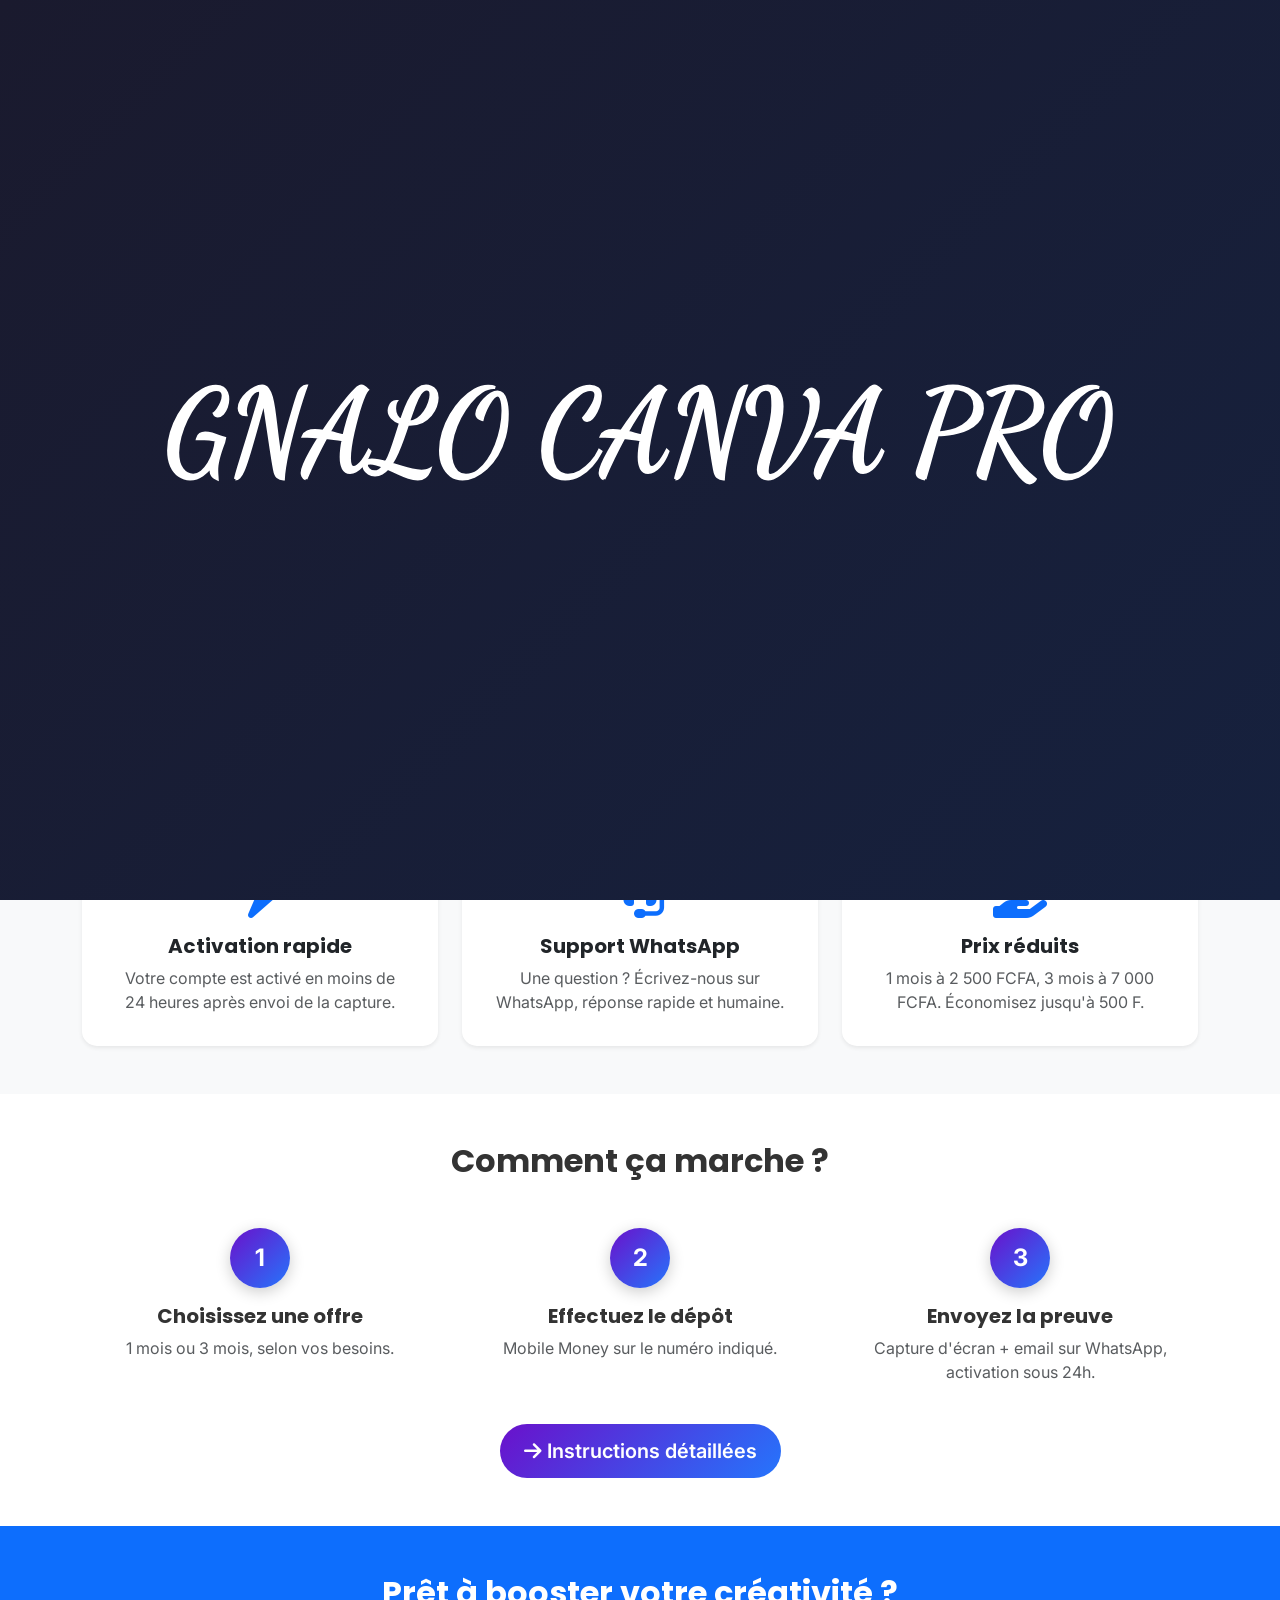
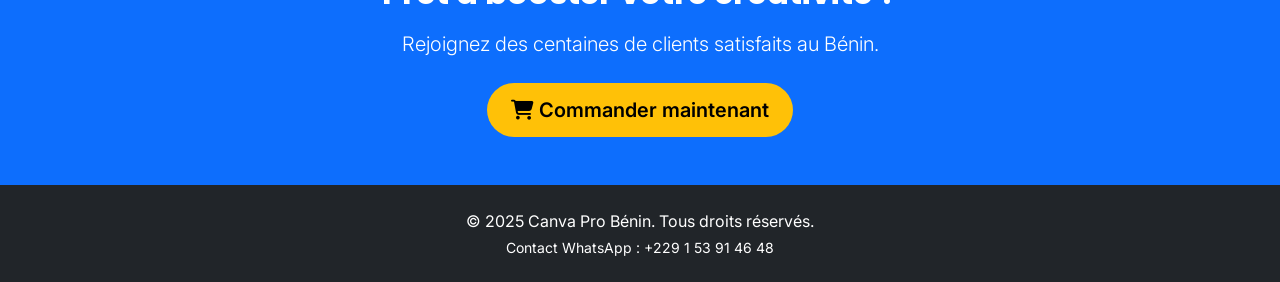
==== index.html @ 3d706fd1 "Update index.html" ====
<!DOCTYPE html>
<html lang="fr">
<head>
    <meta charset="UTF-8">
    <meta name="viewport" content="width=device-width, initial-scale=1.0">
    <title>Canva Pro Bénin - Abonnement pas cher et activation rapide</title>
    <meta name="description" content="Abonnez-vous à Canva Pro pour 1 mois ou 3 mois à prix réduit. Paiement Mobile Money, activation rapide, support WhatsApp.">

    <!-- Favicon -->
    <link rel="icon" href="assets/favicon/favicon.ico" type="image/x-icon">
    <link rel="icon" type="image/png" sizes="32x32" href="assets/favicon/favicon-32x32.png">
    <link rel="icon" type="image/png" sizes="16x16" href="assets/favicon/favicon-16x16.png">
    <link rel="apple-touch-icon" href="assets/favicon/apple-touch-icon.png">

    <!-- Bootstrap 5 CSS -->
    <link href="https://cdn.jsdelivr.net/npm/bootstrap@5.3.3/dist/css/bootstrap.min.css" rel="stylesheet">
    <!-- Font Awesome 6 -->
    <link rel="stylesheet" href="https://cdnjs.cloudflare.com/ajax/libs/font-awesome/6.5.2/css/all.min.css">
    <!-- Google Fonts : Poppins, Inter, Dancing Script -->
    <link rel="preconnect" href="https://fonts.googleapis.com">
    <link rel="preconnect" href="https://fonts.gstatic.com" crossorigin>
    <link href="https://fonts.googleapis.com/css2?family=Poppins:wght@600;700;800&family=Inter:wght@400;500;600&family=Dancing+Script:wght@700&display=swap" rel="stylesheet">
    <!-- AOS Animation -->
    <link href="https://unpkg.com/aos@2.3.1/dist/aos.css" rel="stylesheet">
    <!-- Custom CSS -->
    <link rel="stylesheet" href="assets/css/style.css">
</head>
<body>

    <!-- Overlay d'introduction avec animation de dessin -->
    <div id="intro-overlay">
        <svg id="intro-svg" viewBox="0 0 800 200" width="90%" height="auto" preserveAspectRatio="xMidYMid meet">
            <text x="50%" y="50%" text-anchor="middle" dominant-baseline="middle" class="intro-text">
                <!-- Les lettres seront injectées ici par JavaScript -->
            </text>
        </svg>
    </div>

    <!-- Navigation -->
    <nav class="navbar navbar-expand-lg navbar-dark fixed-top" id="mainNav">
        <div class="container">
            <a class="navbar-brand fw-bold" href="index.html">
                <img src="assets/favicon/favicon-32x32.png" alt="Logo Canva Pro Bénin" width="30" height="30" class="d-inline-block align-text-top me-2">
                Canva Pro Bénin
            </a>
            <button class="navbar-toggler" type="button" data-bs-toggle="collapse" data-bs-target="#navbarNav" aria-controls="navbarNav" aria-expanded="false" aria-label="Toggle navigation">
                <span class="navbar-toggler-icon"></span>
            </button>
            <div class="collapse navbar-collapse" id="navbarNav">
                <ul class="navbar-nav ms-auto align-items-lg-center">
                    <li class="nav-item"><a class="nav-link active" href="index.html">Accueil</a></li>
                    <li class="nav-item"><a class="nav-link" href="tarifs.html">Tarifs</a></li>
                    <li class="nav-item"><a class="nav-link" href="instructions.html">Instructions</a></li>
                    <li class="nav-item ms-lg-3 mt-2 mt-lg-0">
                        <a class="btn btn-warning btn-sm px-3 py-2" href="https://wa.me/229153914648?text=Bonjour%2C%20je%20souhaite%20m%27abonner%20%C3%A0%20Canva%20Pro." target="_blank">
                            <i class="fab fa-whatsapp"></i> Commander
                        </a>
                    </li>
                </ul>
            </div>
        </div>
    </nav>

    <!-- Hero Section avec vidéo en fond -->
    <header class="hero d-flex align-items-center text-center text-white">
        <video class="hero-video" autoplay muted loop playsinline preload="metadata" poster="assets/img/hero-bg.jpg">
            <source src="assets/video/hero-bg.mp4" type="video/mp4">
            Votre navigateur ne supporte pas la vidéo.
        </video>
        <div class="hero-overlay"></div>
        <div class="container position-relative" style="z-index: 2;">
            <h1 class="display-3 fw-bold mb-3" data-aos="fade-up">Canva Pro à prix imbattable</h1>
            <p class="lead mb-4" data-aos="fade-up" data-aos-delay="100">Activation rapide, support WhatsApp dédié, paiement Mobile Money sécurisé.</p>
            <div data-aos="fade-up" data-aos-delay="200" class="d-flex flex-column flex-sm-row justify-content-center gap-2">
                <a href="tarifs.html" class="btn btn-warning btn-lg">
                    <i class="fas fa-tag"></i> Voir les offres
                </a>
                <a href="instructions.html" class="btn btn-outline-light btn-lg">
                    <i class="fas fa-info-circle"></i> Comment ça marche
                </a>
            </div>
        </div>
    </header>

    <!-- Avantages -->
    <section class="py-5 bg-light">
        <div class="container">
            <div class="row g-4 justify-content-center">
                <div class="col-md-6 col-lg-4" data-aos="zoom-in">
                    <div class="card h-100 border-0 shadow-sm text-center p-3">
                        <div class="card-body">
                            <i class="fas fa-bolt fa-3x text-primary mb-3"></i>
                            <h3 class="h5 fw-bold">Activation rapide</h3>
                            <p class="text-muted mb-0">Votre compte est activé en moins de 24 heures après envoi de la capture.</p>
                        </div>
                    </div>
                </div>
                <div class="col-md-6 col-lg-4" data-aos="zoom-in" data-aos-delay="100">
                    <div class="card h-100 border-0 shadow-sm text-center p-3">
                        <div class="card-body">
                            <i class="fas fa-headset fa-3x text-primary mb-3"></i>
                            <h3 class="h5 fw-bold">Support WhatsApp</h3>
                            <p class="text-muted mb-0">Une question ? Écrivez-nous sur WhatsApp, réponse rapide et humaine.</p>
                        </div>
                    </div>
                </div>
                <div class="col-md-6 col-lg-4" data-aos="zoom-in" data-aos-delay="200">
                    <div class="card h-100 border-0 shadow-sm text-center p-3">
                        <div class="card-body">
                            <i class="fas fa-hand-holding-usd fa-3x text-primary mb-3"></i>
                            <h3 class="h5 fw-bold">Prix réduits</h3>
                            <p class="text-muted mb-0">1 mois à 2 500 FCFA, 3 mois à 7 000 FCFA. Économisez jusqu'à 500 F.</p>
                        </div>
                    </div>
                </div>
            </div>
        </div>
    </section>

    <!-- Comment ça marche (aperçu) -->
    <section class="py-5">
        <div class="container">
            <h2 class="text-center fw-bold mb-5" data-aos="fade-up">Comment ça marche ?</h2>
            <div class="row g-4 justify-content-center">
                <div class="col-md-6 col-lg-4 text-center" data-aos="fade-right">
                    <div class="step-circle mx-auto mb-3">1</div>
                    <h3 class="h5 fw-bold">Choisissez une offre</h3>
                    <p class="text-muted">1 mois ou 3 mois, selon vos besoins.</p>
                </div>
                <div class="col-md-6 col-lg-4 text-center" data-aos="fade-up" data-aos-delay="100">
                    <div class="step-circle mx-auto mb-3">2</div>
                    <h3 class="h5 fw-bold">Effectuez le dépôt</h3>
                    <p class="text-muted">Mobile Money sur le numéro indiqué.</p>
                </div>
                <div class="col-md-6 col-lg-4 text-center" data-aos="fade-left" data-aos-delay="200">
                    <div class="step-circle mx-auto mb-3">3</div>
                    <h3 class="h5 fw-bold">Envoyez la preuve</h3>
                    <p class="text-muted">Capture d'écran + email sur WhatsApp, activation sous 24h.</p>
                </div>
            </div>
            <div class="text-center mt-4" data-aos="fade-up">
                <a href="instructions.html" class="btn btn-primary btn-lg">
                    <i class="fas fa-arrow-right"></i> Instructions détaillées
                </a>
            </div>
        </div>
    </section>

    <!-- Appel à l'action final -->
    <section class="py-5 bg-primary text-white text-center">
        <div class="container">
            <h2 class="fw-bold mb-3" data-aos="fade-up">Prêt à booster votre créativité ?</h2>
            <p class="lead mb-4" data-aos="fade-up" data-aos-delay="100">Rejoignez des centaines de clients satisfaits au Bénin.</p>
            <a href="tarifs.html" class="btn btn-warning btn-lg" data-aos="fade-up" data-aos-delay="200">
                <i class="fas fa-shopping-cart"></i> Commander maintenant
            </a>
        </div>
    </section>

    <!-- Footer -->
    <footer class="bg-dark text-white py-4">
        <div class="container text-center">
            <p class="mb-1">&copy; 2025 Canva Pro Bénin. Tous droits réservés.</p>
            <p class="mb-0 small">Contact WhatsApp : +229 1 53 91 46 48</p>
        </div>
    </footer>

    <!-- Scripts -->
    <script src="https://cdn.jsdelivr.net/npm/bootstrap@5.3.3/dist/js/bootstrap.bundle.min.js"></script>
    <script src="https://unpkg.com/aos@2.3.1/dist/aos.js"></script>
    <script src="assets/js/main.js"></script>
</body>
</html>
---- assets/css/style.css ----
/* ========== Variables globales ========== */
:root {
    --primary: #6a11cb;
    --secondary: #2575fc;
    --accent: #ffc107;
    --dark: #1a1a2e;
    --gradient: linear-gradient(135deg, #6a11cb 0%, #2575fc 100%);
    --font-heading: 'Poppins', sans-serif;
    --font-body: 'Inter', sans-serif;
}

body {
    font-family: var(--font-body);
    color: #333;
    padding-top: 70px;
    overflow: hidden; /* Empêche le scroll pendant l'intro */
    transition: overflow 0.5s ease;
}

h1, h2, h3, h4, h5, h6 {
    font-family: var(--font-heading);
}

/* ========== Overlay d'introduction ========== */
#intro-overlay {
    position: fixed;
    inset: 0;
    background: linear-gradient(135deg, #1a1a2e 0%, #16213e 100%);
    z-index: 9999;
    display: flex;
    align-items: center;
    justify-content: center;
    transition: opacity 0.8s ease, visibility 0.8s ease;
}

#intro-overlay.hidden {
    opacity: 0;
    visibility: hidden;
    pointer-events: none;
}

#intro-svg {
    max-width: 90%;
}

.intro-text {
    font-family: 'Dancing Script', cursive;
    font-size: 80px;
    fill: none;
    stroke: #ffffff;
    stroke-width: 2;
}

/* Chaque tspan (lettre) aura sa propre animation avec délai */
.intro-text tspan {
    stroke-dasharray: 1000;
    stroke-dashoffset: 1000;
}

/* Animation de tracé pour chaque lettre */
@keyframes drawLetter {
    to {
        stroke-dashoffset: 0;
        fill: #ffffff;
    }
}

/* Classe appliquée dynamiquement aux tspans pour lancer l'animation */
.animate-letter {
    animation: drawLetter 1.2s ease forwards;
}

/* ========== Navbar ========== */
#mainNav {
    background: rgba(26, 26, 46, 0.95);
    backdrop-filter: blur(10px);
    transition: background 0.3s ease;
}

#mainNav .navbar-brand,
#mainNav .nav-link {
    color: #fff !important;
}

#mainNav .nav-link.active {
    color: var(--accent) !important;
    font-weight: 600;
}

#mainNav .btn-warning {
    background: var(--accent);
    border: none;
    font-weight: 600;
}

/* ========== Hero avec vidéo ========== */
.hero {
    position: relative;
    min-height: 80vh;
    overflow: hidden;
    background: url('../img/hero-bg.jpg') no-repeat center center/cover;
}

.hero-video {
    position: absolute;
    top: 50%;
    left: 50%;
    min-width: 100%;
    min-height: 100%;
    width: auto;
    height: auto;
    transform: translate(-50%, -50%);
    object-fit: cover;
    z-index: 1;
}

.hero-overlay {
    position: absolute;
    top: 0;
    left: 0;
    width: 100%;
    height: 100%;
    background: rgba(0,0,0,0.5);
    z-index: 2;
}

.hero .container {
    position: relative;
    z-index: 3;
}

/* ========== Step circles ========== */
.step-circle {
    width: 60px;
    height: 60px;
    border-radius: 50%;
    background: var(--gradient);
    color: #fff;
    font-weight: bold;
    font-size: 1.5rem;
    display: flex;
    align-items: center;
    justify-content: center;
    box-shadow: 0 4px 15px rgba(0,0,0,0.2);
}

/* ========== Cards ========== */
.card {
    transition: transform 0.3s ease, box-shadow 0.3s ease;
    border-radius: 15px;
}

.card:hover {
    transform: translateY(-5px);
    box-shadow: 0 10px 30px rgba(0,0,0,0.15) !important;
}

.card-header.bg-primary {
    background: var(--gradient) !important;
}

/* ========== Boutons ========== */
.btn-primary {
    background: var(--gradient);
    border: none;
    font-weight: 600;
    padding: 0.75rem 1.5rem;
    border-radius: 50px;
    transition: all 0.3s;
}

.btn-primary:hover {
    opacity: 0.9;
    transform: scale(1.02);
}

.btn-warning {
    background: var(--accent);
    border: none;
    font-weight: 600;
    padding: 0.75rem 1.5rem;
    border-radius: 50px;
    color: #000;
}

.btn-warning:hover {
    background: #ffca2c;
    color: #000;
    transform: scale(1.02);
}

.btn-outline-light {
    border-radius: 50px;
    font-weight: 600;
}

.btn-success {
    background: #25d366;
    border: none;
    font-weight: 600;
    padding: 0.75rem 1.5rem;
    border-radius: 50px;
}

/* ========== Listes ========== */
.list-group-numbered .list-group-item {
    border: none;
    margin-bottom: 10px;
    border-radius: 10px !important;
    background: #f8f9fa;
    transition: background 0.3s;
}

.list-group-numbered .list-group-item:hover {
    background: #e9ecef;
}

/* ========== Responsive ========== */
@media (max-width: 768px) {
    .hero {
        min-height: 70vh;
    }
    .display-3 {
        font-size: 2.5rem;
    }
    .step-circle {
        width: 50px;
        height: 50px;
        font-size: 1.2rem;
    }
    .intro-text {
        font-size: 40px;
    }
}
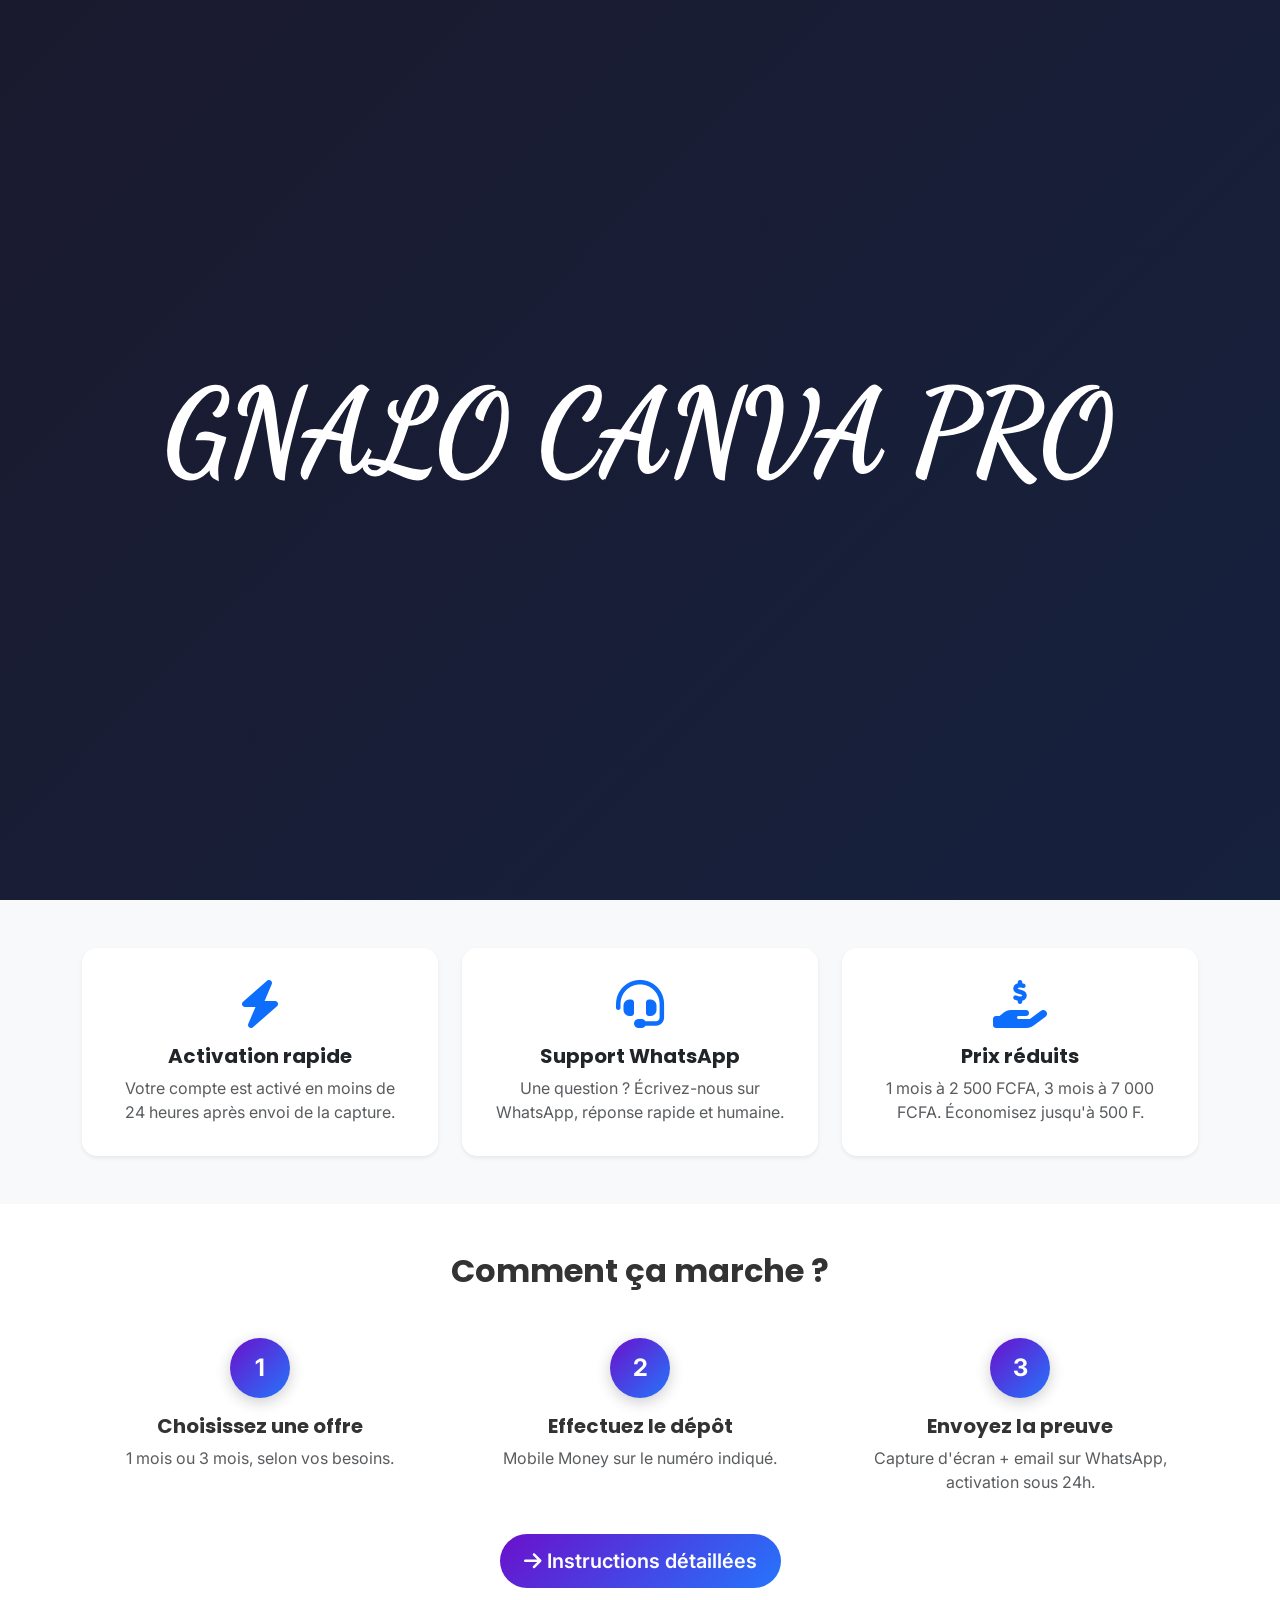
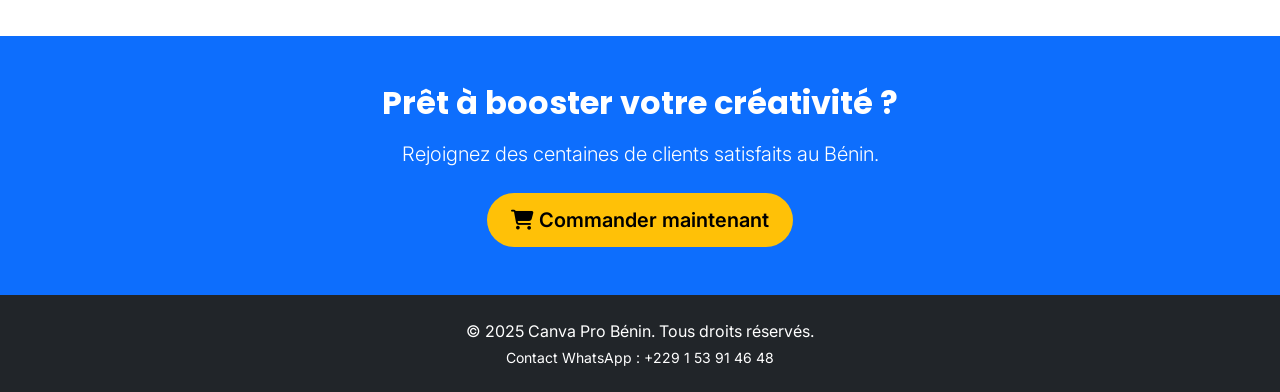
==== commit 0eddda0e: "Update index.html" ====
--- a/index.html
+++ b/index.html
@@ -4,7 +4,7 @@
     <meta charset="UTF-8">
     <meta name="viewport" content="width=device-width, initial-scale=1.0">
     <title>Canva Pro Bénin - Abonnement pas cher et activation rapide</title>
-    <meta name="description" content="Abonnez-vous à Canva Pro pour 1 mois ou 3 mois à prix réduit. Paiement Mobile Money, activation rapide, support WhatsApp.">
+    <meta name="description" content="Abonnez-vous à Canva Pro pour 1 mois ou 3 mois à prix réduit. Paiement Mobile Money sur le 01 53 91 46 48, activation rapide, support WhatsApp.">
 
     <!-- Favicon -->
     <link rel="icon" href="assets/favicon/favicon.ico" type="image/x-icon">
@@ -27,18 +27,18 @@
 </head>
 <body>
 
-    <!-- Overlay d'introduction avec animation de dessin -->
+    <!-- Overlay d'introduction -->
     <div id="intro-overlay">
         <svg id="intro-svg" viewBox="0 0 800 200" width="90%" height="auto" preserveAspectRatio="xMidYMid meet">
             <text x="50%" y="50%" text-anchor="middle" dominant-baseline="middle" class="intro-text">
-                <!-- Les lettres seront injectées ici par JavaScript -->
+                <!-- Lettres injectées par JS -->
             </text>
         </svg>
     </div>
 
-    <!-- Navigation -->
+    <!-- Navigation (hauteur fixe 70px) -->
     <nav class="navbar navbar-expand-lg navbar-dark fixed-top" id="mainNav">
-        <div class="container">
+        <div class="container h-100">
             <a class="navbar-brand fw-bold" href="index.html">
                 <img src="assets/favicon/favicon-32x32.png" alt="Logo Canva Pro Bénin" width="30" height="30" class="d-inline-block align-text-top me-2">
                 Canva Pro Bénin
--- a/assets/css/style.css
+++ b/assets/css/style.css
@@ -7,13 +7,14 @@
     --gradient: linear-gradient(135deg, #6a11cb 0%, #2575fc 100%);
     --font-heading: 'Poppins', sans-serif;
     --font-body: 'Inter', sans-serif;
+    --nav-height: 70px; /* hauteur fixe de la navbar */
 }
 
 body {
     font-family: var(--font-body);
     color: #333;
-    padding-top: 70px;
-    overflow: hidden; /* Empêche le scroll pendant l'intro */
+    padding-top: var(--nav-height); /* padding fixe */
+    overflow: hidden;
     transition: overflow 0.5s ease;
 }
 
@@ -40,7 +41,8 @@
 }
 
 #intro-svg {
-    max-width: 90%;
+    max-width: 95%;
+    height: auto;
 }
 
 .intro-text {
@@ -51,13 +53,11 @@
     stroke-width: 2;
 }
 
-/* Chaque tspan (lettre) aura sa propre animation avec délai */
 .intro-text tspan {
     stroke-dasharray: 1000;
     stroke-dashoffset: 1000;
 }
 
-/* Animation de tracé pour chaque lettre */
 @keyframes drawLetter {
     to {
         stroke-dashoffset: 0;
@@ -65,16 +65,25 @@
     }
 }
 
-/* Classe appliquée dynamiquement aux tspans pour lancer l'animation */
 .animate-letter {
     animation: drawLetter 1.2s ease forwards;
 }
 
-/* ========== Navbar ========== */
+/* ========== Navbar (hauteur fixe) ========== */
 #mainNav {
     background: rgba(26, 26, 46, 0.95);
     backdrop-filter: blur(10px);
+    height: var(--nav-height);
+    display: flex;
+    align-items: center;
     transition: background 0.3s ease;
+}
+
+#mainNav .container {
+    height: 100%;
+    display: flex;
+    align-items: center;
+    justify-content: space-between;
 }
 
 #mainNav .navbar-brand,
@@ -93,10 +102,51 @@
     font-weight: 600;
 }
 
-/* ========== Hero avec vidéo ========== */
+/* ========== Menu mobile en overlay plein écran ========== */
+@media (max-width: 991.98px) {
+    .navbar-collapse {
+        position: fixed;
+        top: var(--nav-height);
+        left: 0;
+        width: 100%;
+        height: calc(100vh - var(--nav-height));
+        background: rgba(26, 26, 46, 0.98);
+        padding: 1rem;
+        overflow-y: auto;
+        z-index: 1000;
+        transition: transform 0.3s ease;
+        transform: translateX(-100%);
+    }
+
+    .navbar-collapse.show {
+        transform: translateX(0);
+    }
+
+    .navbar-nav {
+        flex-direction: column;
+        align-items: flex-start;
+        gap: 1rem;
+    }
+
+    .navbar-nav .nav-item {
+        width: 100%;
+    }
+
+    .navbar-nav .nav-link {
+        font-size: 1.2rem;
+        padding: 0.5rem 0;
+    }
+
+    .navbar-nav .btn {
+        width: 100%;
+        text-align: center;
+    }
+}
+
+/* ========== Hero (hauteur = 100vh - navbar) ========== */
 .hero {
     position: relative;
-    min-height: 80vh;
+    min-height: calc(100vh - var(--nav-height));
     overflow: hidden;
     background: url('../img/hero-bg.jpg') no-repeat center center/cover;
 }
@@ -142,6 +192,7 @@
     align-items: center;
     justify-content: center;
     box-shadow: 0 4px 15px rgba(0,0,0,0.2);
+    flex-shrink: 0;
 }
 
 /* ========== Cards ========== */
@@ -215,13 +266,13 @@
     background: #e9ecef;
 }
 
-/* ========== Responsive ========== */
+/* ========== Responsive (ajustements complémentaires) ========== */
 @media (max-width: 768px) {
-    .hero {
-        min-height: 70vh;
-    }
     .display-3 {
-        font-size: 2.5rem;
+        font-size: 2.2rem;
+    }
+    .lead {
+        font-size: 1rem;
     }
     .step-circle {
         width: 50px;
@@ -231,4 +282,27 @@
     .intro-text {
         font-size: 40px;
     }
+    .hero .btn-lg {
+        width: 100%;
+        margin-bottom: 10px;
+    }
+    .hero .d-flex.flex-column.flex-sm-row {
+        gap: 10px;
+    }
+    .card-body {
+        padding: 1.25rem;
+    }
+}
+
+@media (max-width: 480px) {
+    .intro-text {
+        font-size: 30px;
+    }
+    .display-3 {
+        font-size: 1.8rem;
+    }
+    .btn-lg {
+        font-size: 1rem;
+        padding: 0.6rem 1rem;
+    }
 }
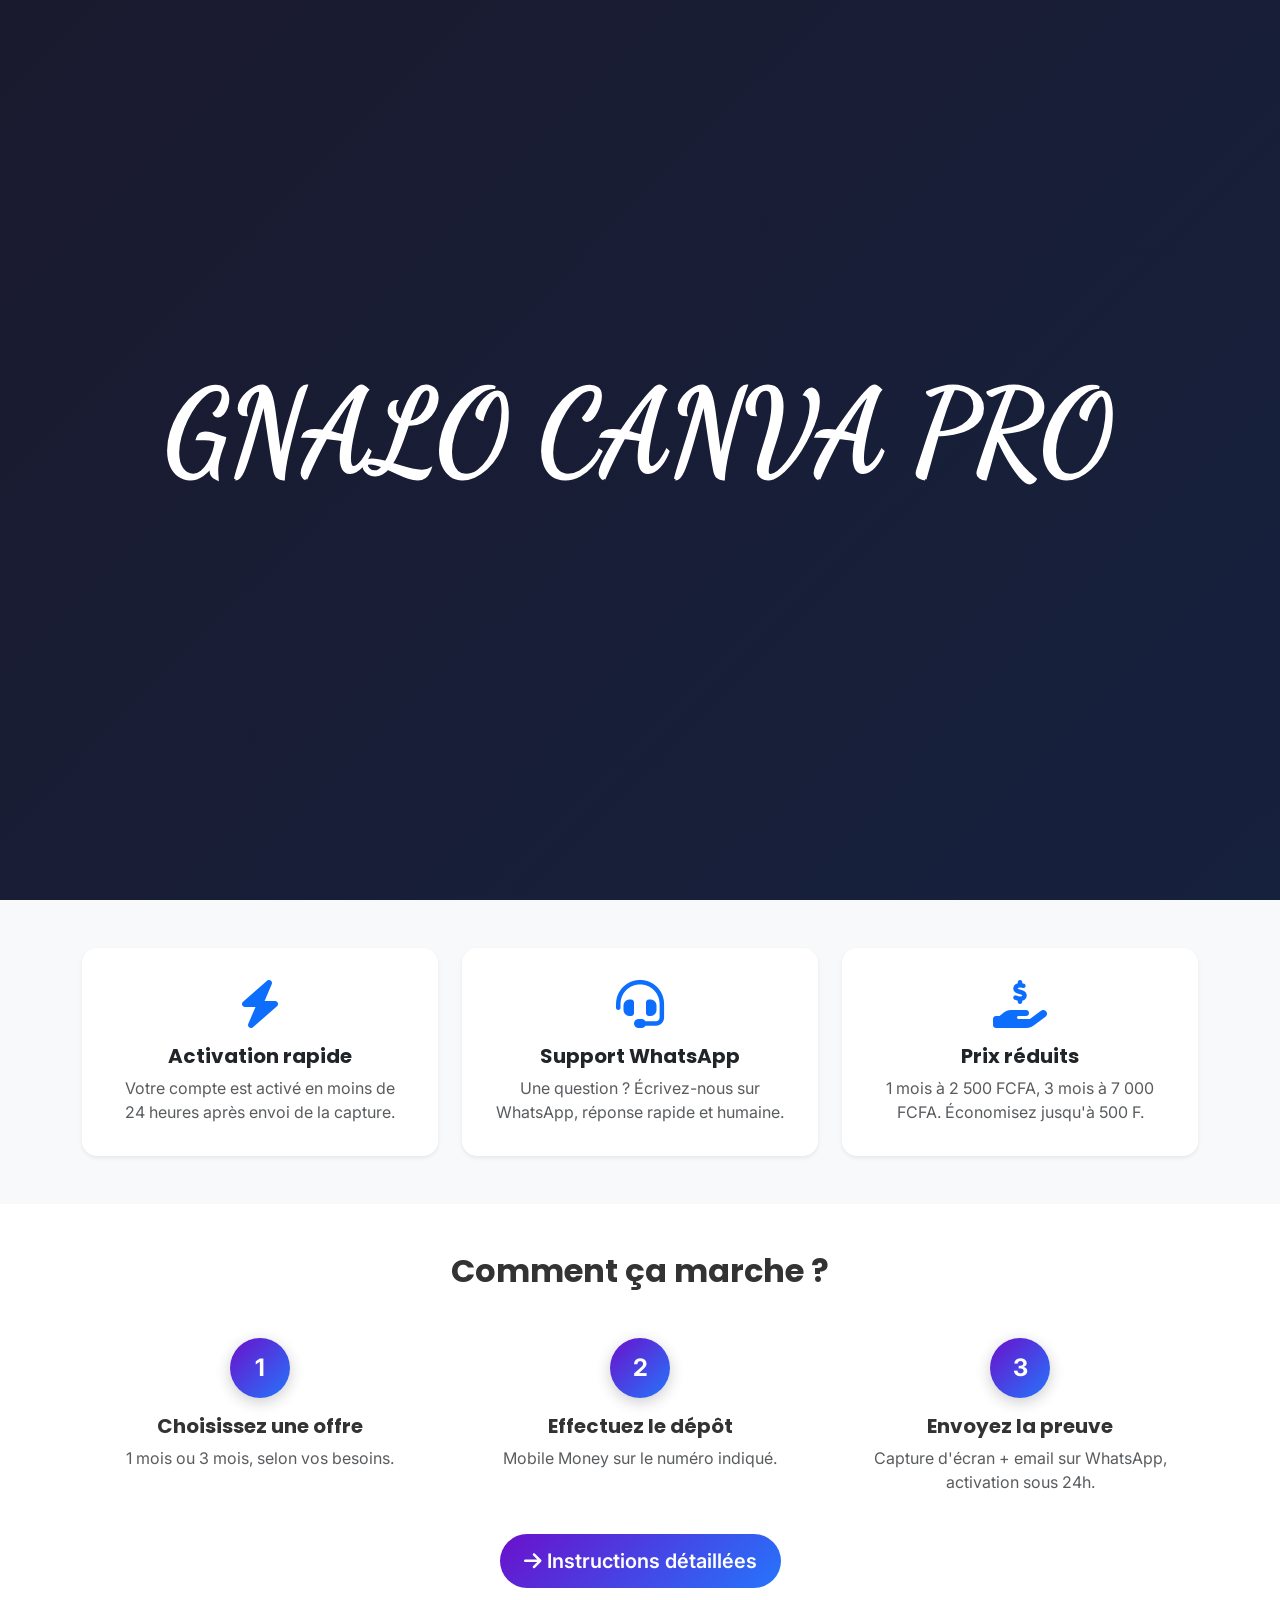
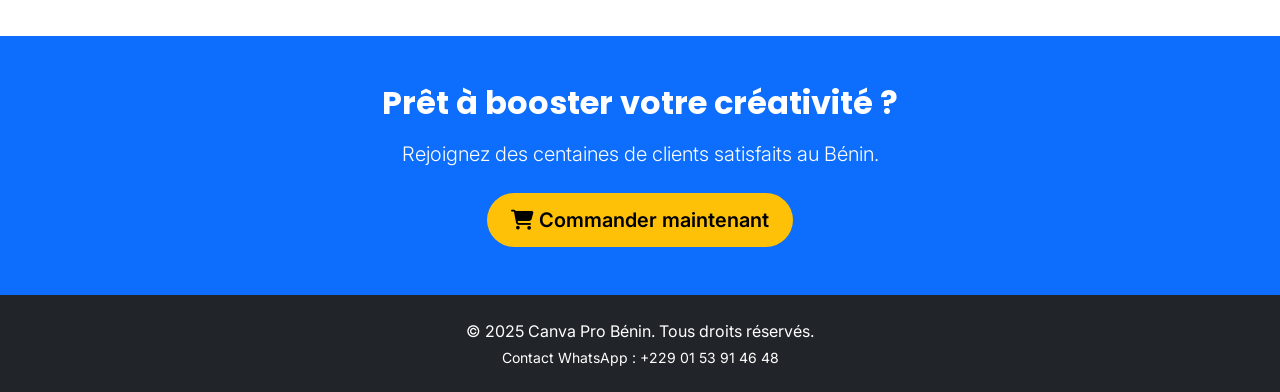
==== commit 51d1ad12: "Update index.html" ====
--- a/index.html
+++ b/index.html
@@ -52,7 +52,7 @@
                     <li class="nav-item"><a class="nav-link" href="tarifs.html">Tarifs</a></li>
                     <li class="nav-item"><a class="nav-link" href="instructions.html">Instructions</a></li>
                     <li class="nav-item ms-lg-3 mt-2 mt-lg-0">
-                        <a class="btn btn-warning btn-sm px-3 py-2" href="https://wa.me/229153914648?text=Bonjour%2C%20je%20souhaite%20m%27abonner%20%C3%A0%20Canva%20Pro." target="_blank">
+                        <a class="btn btn-warning btn-sm px-3 py-2 w-100 w-lg-auto" href="https://wa.me/229153914648?text=Bonjour%2C%20je%20souhaite%20m%27abonner%20%C3%A0%20Canva%20Pro." target="_blank">
                             <i class="fab fa-whatsapp"></i> Commander
                         </a>
                     </li>
@@ -63,13 +63,15 @@
 
     <!-- Hero Section avec vidéo en fond -->
     <header class="hero d-flex align-items-center text-center text-white">
-        <video class="hero-video" autoplay muted loop playsinline preload="metadata" poster="assets/img/hero-bg.jpg">
-            <source src="assets/video/hero-bg.mp4" type="video/mp4">
-            Votre navigateur ne supporte pas la vidéo.
-        </video>
-        <div class="hero-overlay"></div>
+        <div class="hero-media">
+            <video class="hero-video" autoplay muted loop playsinline preload="metadata" poster="assets/img/hero-bg.jpg">
+                <source src="assets/video/hero-bg.mp4" type="video/mp4">
+                Votre navigateur ne supporte pas la vidéo.
+            </video>
+            <div class="hero-overlay"></div>
+        </div>
         <div class="container position-relative" style="z-index: 2;">
-            <h1 class="display-3 fw-bold mb-3" data-aos="fade-up">Canva Pro à prix imbattable</h1>
+            <h1 class="display-4 display-md-3 fw-bold mb-3" data-aos="fade-up">Canva Pro à prix imbattable</h1>
             <p class="lead mb-4" data-aos="fade-up" data-aos-delay="100">Activation rapide, support WhatsApp dédié, paiement Mobile Money sécurisé.</p>
             <div data-aos="fade-up" data-aos-delay="200" class="d-flex flex-column flex-sm-row justify-content-center gap-2">
                 <a href="tarifs.html" class="btn btn-warning btn-lg">
@@ -161,7 +163,7 @@
     <footer class="bg-dark text-white py-4">
         <div class="container text-center">
             <p class="mb-1">&copy; 2025 Canva Pro Bénin. Tous droits réservés.</p>
-            <p class="mb-0 small">Contact WhatsApp : +229 1 53 91 46 48</p>
+            <p class="mb-0 small">Contact WhatsApp : +229 01 53 91 46 48</p>
         </div>
     </footer>
 
--- a/assets/css/style.css
+++ b/assets/css/style.css
@@ -10,12 +10,18 @@
     --nav-height: 70px; /* hauteur fixe de la navbar */
 }
 
+*,
+*::before,
+*::after {
+    box-sizing: border-box;
+}
+
 body {
     font-family: var(--font-body);
     color: #333;
-    padding-top: var(--nav-height); /* padding fixe */
-    overflow: hidden;
-    transition: overflow 0.5s ease;
+    padding-top: var(--nav-height);
+    overflow-x: hidden; /* Empêche le débordement horizontal */
+    margin: 0;
 }
 
 h1, h2, h3, h4, h5, h6 {
@@ -77,6 +83,7 @@
     display: flex;
     align-items: center;
     transition: background 0.3s ease;
+    border-bottom: 1px solid rgba(255, 255, 255, 0.1);
 }
 
 #mainNav .container {
@@ -100,6 +107,12 @@
     background: var(--accent);
     border: none;
     font-weight: 600;
+    color: #000;
+}
+
+#mainNav .btn-warning:hover {
+    background: #ffca2c;
+    color: #000;
 }
 
 /* ========== Menu mobile en overlay plein écran ========== */
@@ -111,7 +124,7 @@
         width: 100%;
         height: calc(100vh - var(--nav-height));
         background: rgba(26, 26, 46, 0.98);
-        padding: 1rem;
+        padding: 2rem 1rem;
         overflow-y: auto;
         z-index: 1000;
         transition: transform 0.3s ease;
@@ -148,7 +161,18 @@
     position: relative;
     min-height: calc(100vh - var(--nav-height));
     overflow: hidden;
-    background: url('../img/hero-bg.jpg') no-repeat center center/cover;
+    display: flex;
+    align-items: center;
+    justify-content: center;
+}
+
+.hero-media {
+    position: absolute;
+    top: 0;
+    left: 0;
+    width: 100%;
+    height: 100%;
+    z-index: 1;
 }
 
 .hero-video {
@@ -161,7 +185,6 @@
     height: auto;
     transform: translate(-50%, -50%);
     object-fit: cover;
-    z-index: 1;
 }
 
 .hero-overlay {
@@ -266,10 +289,13 @@
     background: #e9ecef;
 }
 
-/* ========== Responsive (ajustements complémentaires) ========== */
+/* ========== Ajustements Responsive ========== */
 @media (max-width: 768px) {
     .display-3 {
         font-size: 2.2rem;
+    }
+    .display-4 {
+        font-size: 2rem;
     }
     .lead {
         font-size: 1rem;
@@ -301,6 +327,9 @@
     .display-3 {
         font-size: 1.8rem;
     }
+    .display-4 {
+        font-size: 1.6rem;
+    }
     .btn-lg {
         font-size: 1rem;
         padding: 0.6rem 1rem;
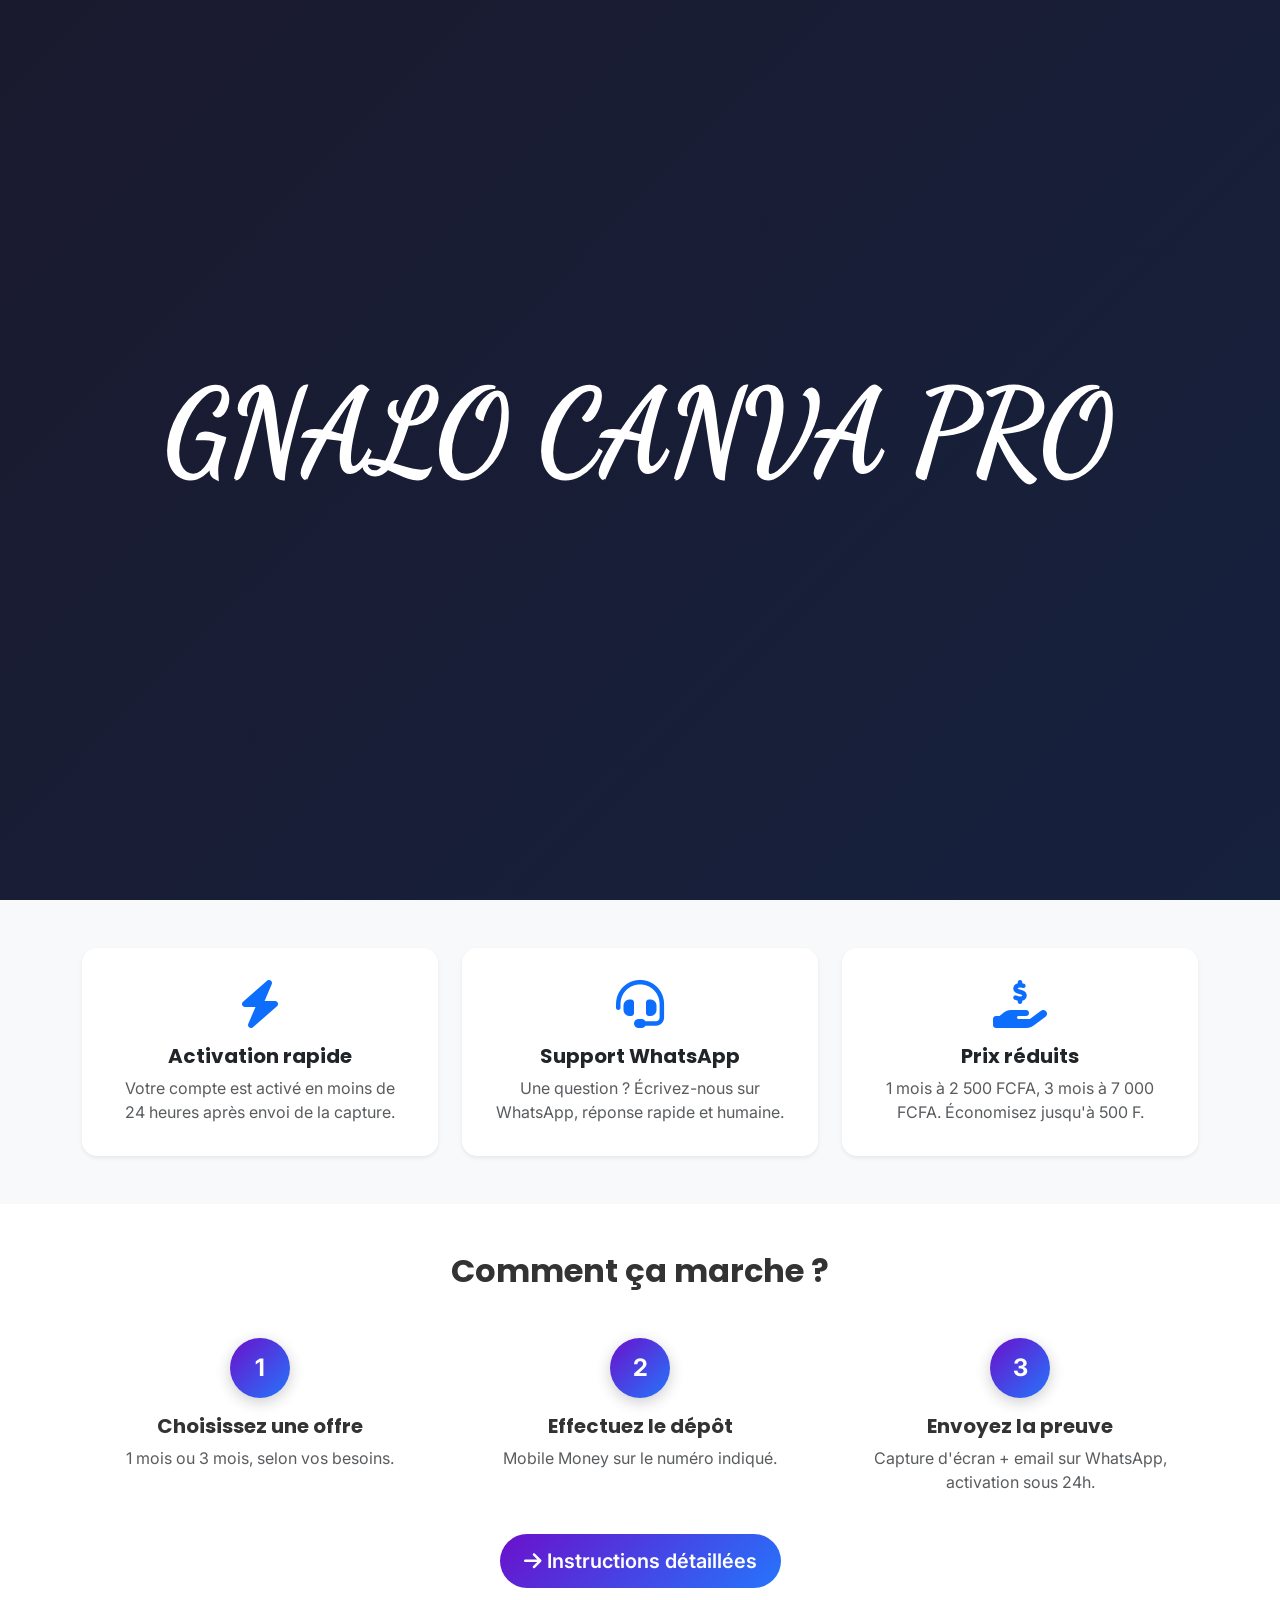
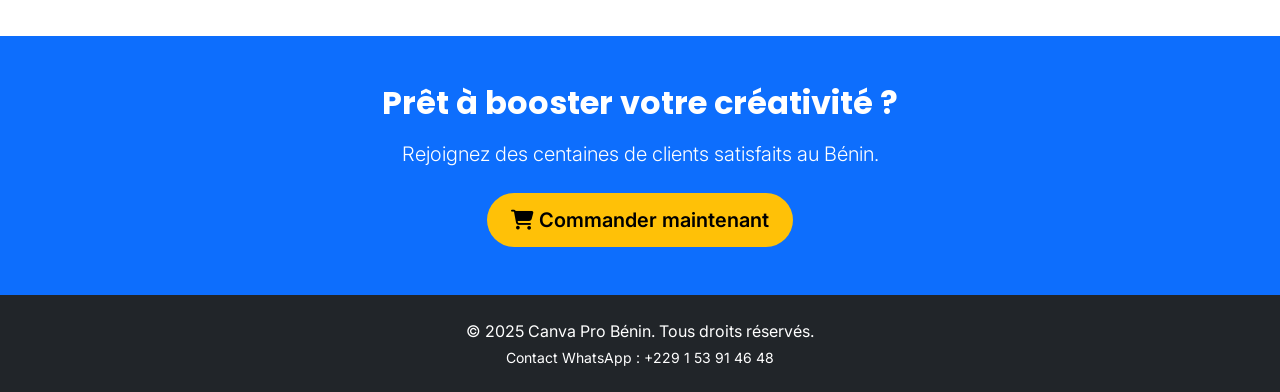
==== commit d019aac9: "Update index.html" ====
--- a/index.html
+++ b/index.html
@@ -16,7 +16,7 @@
     <link href="https://cdn.jsdelivr.net/npm/bootstrap@5.3.3/dist/css/bootstrap.min.css" rel="stylesheet">
     <!-- Font Awesome 6 -->
     <link rel="stylesheet" href="https://cdnjs.cloudflare.com/ajax/libs/font-awesome/6.5.2/css/all.min.css">
-    <!-- Google Fonts : Poppins, Inter, Dancing Script -->
+    <!-- Google Fonts -->
     <link rel="preconnect" href="https://fonts.googleapis.com">
     <link rel="preconnect" href="https://fonts.gstatic.com" crossorigin>
     <link href="https://fonts.googleapis.com/css2?family=Poppins:wght@600;700;800&family=Inter:wght@400;500;600&family=Dancing+Script:wght@700&display=swap" rel="stylesheet">
@@ -36,7 +36,7 @@
         </svg>
     </div>
 
-    <!-- Navigation (hauteur fixe 70px) -->
+    <!-- Navigation -->
     <nav class="navbar navbar-expand-lg navbar-dark fixed-top" id="mainNav">
         <div class="container h-100">
             <a class="navbar-brand fw-bold" href="index.html">
@@ -52,7 +52,7 @@
                     <li class="nav-item"><a class="nav-link" href="tarifs.html">Tarifs</a></li>
                     <li class="nav-item"><a class="nav-link" href="instructions.html">Instructions</a></li>
                     <li class="nav-item ms-lg-3 mt-2 mt-lg-0">
-                        <a class="btn btn-warning btn-sm px-3 py-2 w-100 w-lg-auto" href="https://wa.me/229153914648?text=Bonjour%2C%20je%20souhaite%20m%27abonner%20%C3%A0%20Canva%20Pro." target="_blank">
+                        <a class="btn btn-warning btn-sm px-3 py-2 w-100 w-lg-auto" href="https://api.whatsapp.com/send?phone=229153914648&text=Bonjour%2C%20je%20souhaite%20m%27abonner%20%C3%A0%20Canva%20Pro." target="_blank" rel="noopener noreferrer">
                             <i class="fab fa-whatsapp"></i> Commander
                         </a>
                     </li>
@@ -61,7 +61,7 @@
         </div>
     </nav>
 
-    <!-- Hero Section avec vidéo en fond -->
+    <!-- Hero Section -->
     <header class="hero d-flex align-items-center text-center text-white">
         <div class="hero-media">
             <video class="hero-video" autoplay muted loop playsinline preload="metadata" poster="assets/img/hero-bg.jpg">
@@ -119,7 +119,7 @@
         </div>
     </section>
 
-    <!-- Comment ça marche (aperçu) -->
+    <!-- Comment ça marche -->
     <section class="py-5">
         <div class="container">
             <h2 class="text-center fw-bold mb-5" data-aos="fade-up">Comment ça marche ?</h2>
@@ -148,7 +148,7 @@
         </div>
     </section>
 
-    <!-- Appel à l'action final -->
+    <!-- CTA -->
     <section class="py-5 bg-primary text-white text-center">
         <div class="container">
             <h2 class="fw-bold mb-3" data-aos="fade-up">Prêt à booster votre créativité ?</h2>
@@ -163,7 +163,7 @@
     <footer class="bg-dark text-white py-4">
         <div class="container text-center">
             <p class="mb-1">&copy; 2025 Canva Pro Bénin. Tous droits réservés.</p>
-            <p class="mb-0 small">Contact WhatsApp : +229 01 53 91 46 48</p>
+            <p class="mb-0 small">Contact WhatsApp : +229 1 53 91 46 48</p>
         </div>
     </footer>
 
--- a/assets/css/style.css
+++ b/assets/css/style.css
@@ -7,25 +7,40 @@
     --gradient: linear-gradient(135deg, #6a11cb 0%, #2575fc 100%);
     --font-heading: 'Poppins', sans-serif;
     --font-body: 'Inter', sans-serif;
-    --nav-height: 70px; /* hauteur fixe de la navbar */
-}
-
+    --nav-height: 70px;
+}
+
+/* ========== Reset & Base ========== */
 *,
 *::before,
 *::after {
     box-sizing: border-box;
+    margin: 0;
+    padding: 0;
+}
+
+html {
+    overflow-x: hidden;
+    scroll-behavior: smooth;
 }
 
 body {
     font-family: var(--font-body);
     color: #333;
     padding-top: var(--nav-height);
-    overflow-x: hidden; /* Empêche le débordement horizontal */
-    margin: 0;
+    overflow-x: hidden;
+    background: #fff;
+    min-height: 100vh;
 }
 
 h1, h2, h3, h4, h5, h6 {
     font-family: var(--font-heading);
+}
+
+img, video {
+    max-width: 100%;
+    height: auto;
+    display: block;
 }
 
 /* ========== Overlay d'introduction ========== */
@@ -75,7 +90,7 @@
     animation: drawLetter 1.2s ease forwards;
 }
 
-/* ========== Navbar (hauteur fixe) ========== */
+/* ========== Navbar ========== */
 #mainNav {
     background: rgba(26, 26, 46, 0.95);
     backdrop-filter: blur(10px);
@@ -115,7 +130,7 @@
     color: #000;
 }
 
-/* ========== Menu mobile en overlay plein écran ========== */
+/* ========== Menu mobile ========== */
 @media (max-width: 991.98px) {
     .navbar-collapse {
         position: fixed;
@@ -124,7 +139,7 @@
         width: 100%;
         height: calc(100vh - var(--nav-height));
         background: rgba(26, 26, 46, 0.98);
-        padding: 2rem 1rem;
+        padding: 2rem 1.5rem;
         overflow-y: auto;
         z-index: 1000;
         transition: transform 0.3s ease;
@@ -138,7 +153,7 @@
     .navbar-nav {
         flex-direction: column;
         align-items: flex-start;
-        gap: 1rem;
+        gap: 1.2rem;
     }
 
     .navbar-nav .nav-item {
@@ -156,7 +171,7 @@
     }
 }
 
-/* ========== Hero (hauteur = 100vh - navbar) ========== */
+/* ========== Hero ========== */
 .hero {
     position: relative;
     min-height: calc(100vh - var(--nav-height));
@@ -164,6 +179,7 @@
     display: flex;
     align-items: center;
     justify-content: center;
+    background: #1a1a2e; /* fallback */
 }
 
 .hero-media {
@@ -173,17 +189,15 @@
     width: 100%;
     height: 100%;
     z-index: 1;
+    overflow: hidden;
 }
 
 .hero-video {
     position: absolute;
-    top: 50%;
-    left: 50%;
-    min-width: 100%;
-    min-height: 100%;
-    width: auto;
-    height: auto;
-    transform: translate(-50%, -50%);
+    top: 0;
+    left: 0;
+    width: 100%;
+    height: 100%;
     object-fit: cover;
 }
 
@@ -193,7 +207,7 @@
     left: 0;
     width: 100%;
     height: 100%;
-    background: rgba(0,0,0,0.5);
+    background: rgba(0, 0, 0, 0.5);
     z-index: 2;
 }
 
@@ -214,7 +228,7 @@
     display: flex;
     align-items: center;
     justify-content: center;
-    box-shadow: 0 4px 15px rgba(0,0,0,0.2);
+    box-shadow: 0 4px 15px rgba(0, 0, 0, 0.2);
     flex-shrink: 0;
 }
 
@@ -226,7 +240,7 @@
 
 .card:hover {
     transform: translateY(-5px);
-    box-shadow: 0 10px 30px rgba(0,0,0,0.15) !important;
+    box-shadow: 0 10px 30px rgba(0, 0, 0, 0.15) !important;
 }
 
 .card-header.bg-primary {
@@ -289,7 +303,7 @@
     background: #e9ecef;
 }
 
-/* ========== Ajustements Responsive ========== */
+/* ========== Responsive ========== */
 @media (max-width: 768px) {
     .display-3 {
         font-size: 2.2rem;
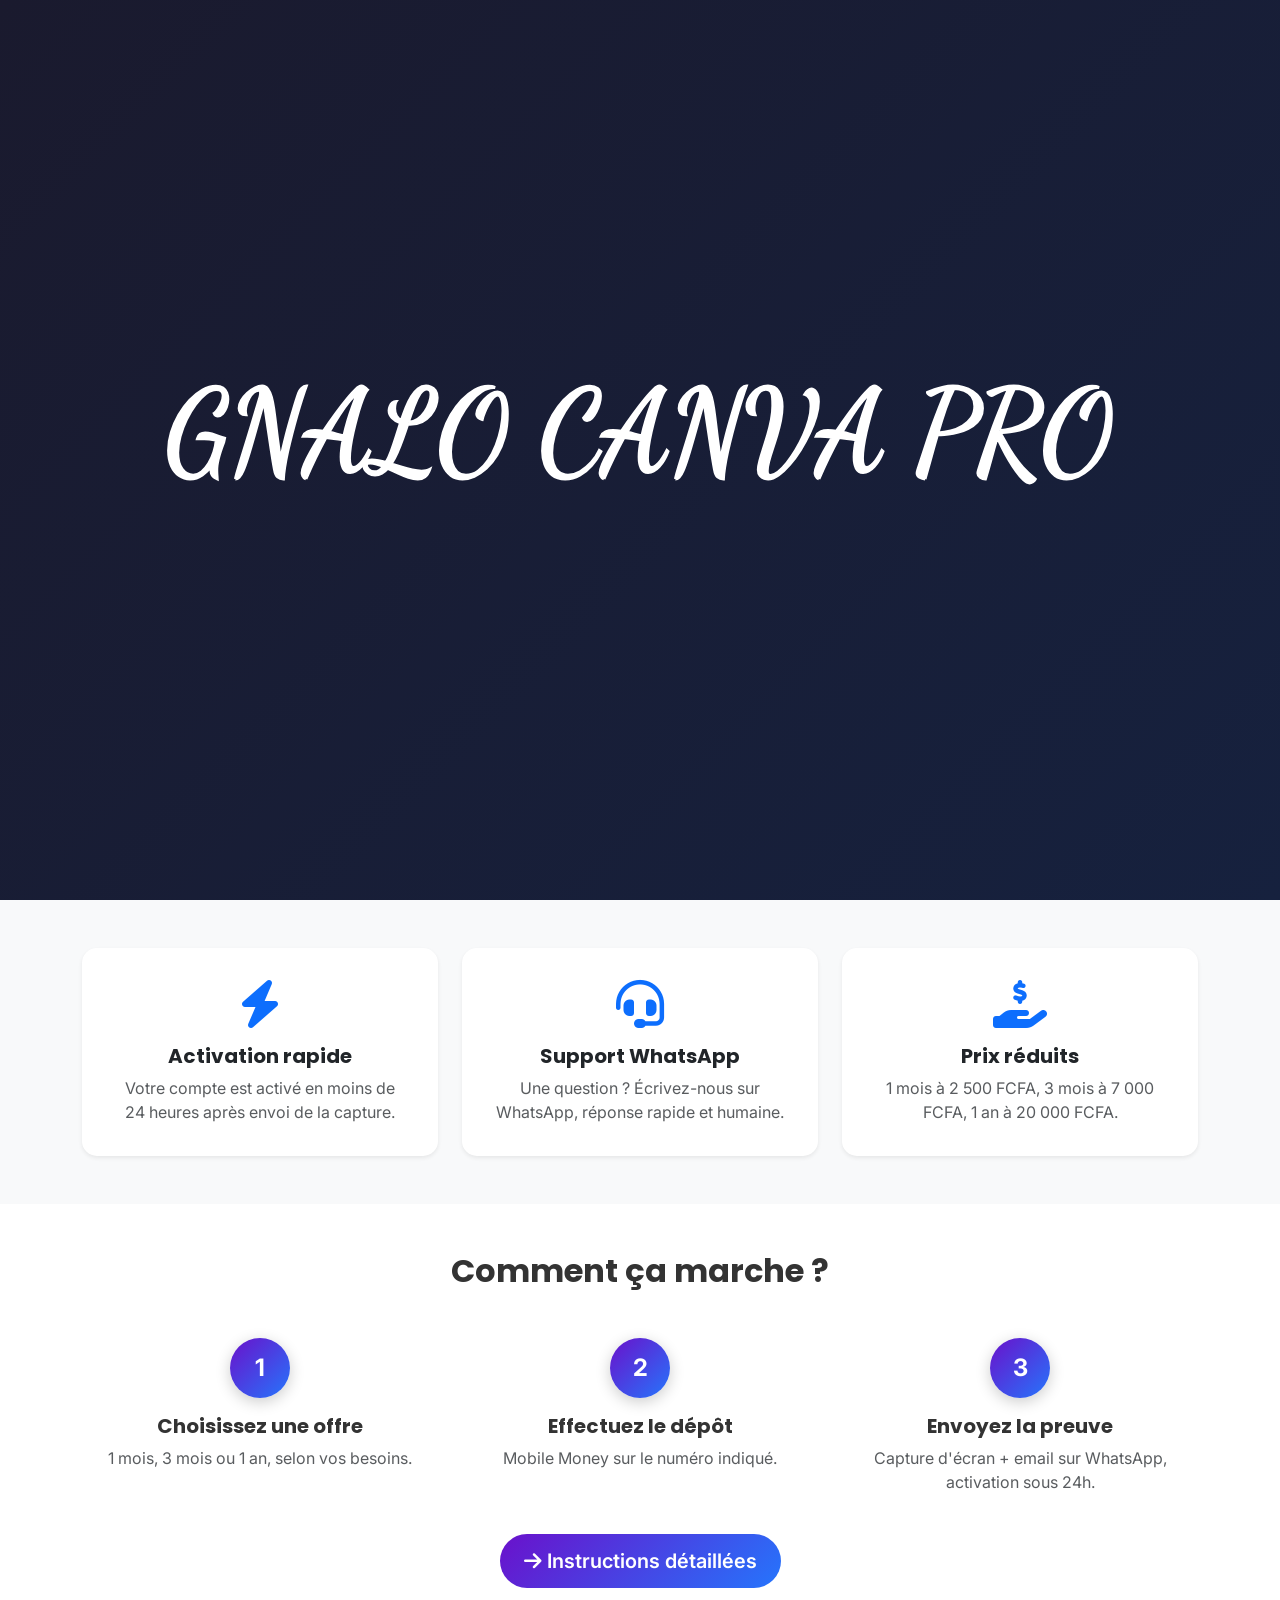
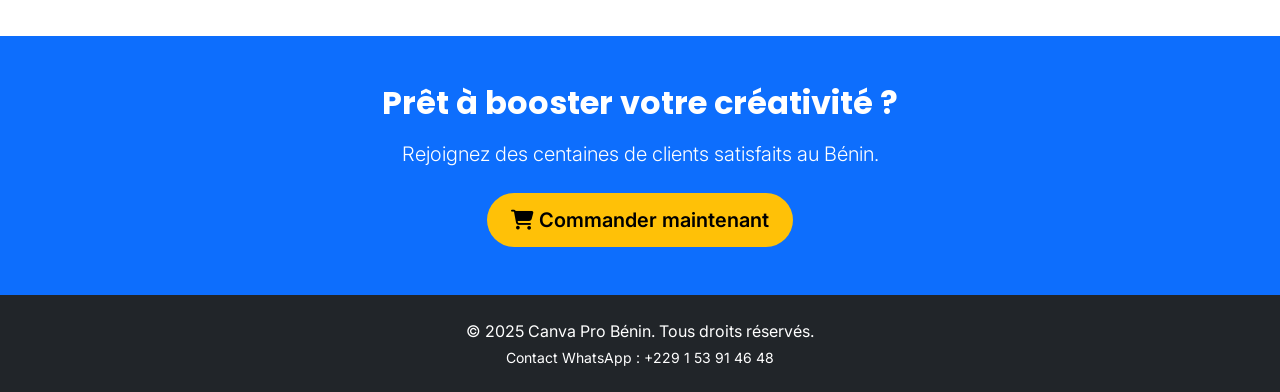
==== commit 6c38cd20: "Update index.html" ====
--- a/index.html
+++ b/index.html
@@ -4,7 +4,7 @@
     <meta charset="UTF-8">
     <meta name="viewport" content="width=device-width, initial-scale=1.0">
     <title>Canva Pro Bénin - Abonnement pas cher et activation rapide</title>
-    <meta name="description" content="Abonnez-vous à Canva Pro pour 1 mois ou 3 mois à prix réduit. Paiement Mobile Money sur le 01 53 91 46 48, activation rapide, support WhatsApp.">
+    <meta name="description" content="Abonnez-vous à Canva Pro pour 1 mois, 3 mois ou 1 an à prix réduit. Paiement Mobile Money sur le 01 53 91 46 48, activation rapide, support WhatsApp.">
 
     <!-- Favicon -->
     <link rel="icon" href="assets/favicon/favicon.ico" type="image/x-icon">
@@ -52,7 +52,7 @@
                     <li class="nav-item"><a class="nav-link" href="tarifs.html">Tarifs</a></li>
                     <li class="nav-item"><a class="nav-link" href="instructions.html">Instructions</a></li>
                     <li class="nav-item ms-lg-3 mt-2 mt-lg-0">
-                        <a class="btn btn-warning btn-sm px-3 py-2 w-100 w-lg-auto" href="https://api.whatsapp.com/send?phone=229153914648&text=Bonjour%2C%20je%20souhaite%20m%27abonner%20%C3%A0%20Canva%20Pro." target="_blank" rel="noopener noreferrer">
+                        <a class="btn btn-warning btn-sm px-3 py-2 w-100 w-lg-auto" href="https://wa.me/229153914648?text=Bonjour%2C%20je%20souhaite%20m%27abonner%20%C3%A0%20Canva%20Pro." target="_blank" rel="noopener noreferrer">
                             <i class="fab fa-whatsapp"></i> Commander
                         </a>
                     </li>
@@ -111,7 +111,7 @@
                         <div class="card-body">
                             <i class="fas fa-hand-holding-usd fa-3x text-primary mb-3"></i>
                             <h3 class="h5 fw-bold">Prix réduits</h3>
-                            <p class="text-muted mb-0">1 mois à 2 500 FCFA, 3 mois à 7 000 FCFA. Économisez jusqu'à 500 F.</p>
+                            <p class="text-muted mb-0">1 mois à 2 500 FCFA, 3 mois à 7 000 FCFA, 1 an à 20 000 FCFA.</p>
                         </div>
                     </div>
                 </div>
@@ -127,7 +127,7 @@
                 <div class="col-md-6 col-lg-4 text-center" data-aos="fade-right">
                     <div class="step-circle mx-auto mb-3">1</div>
                     <h3 class="h5 fw-bold">Choisissez une offre</h3>
-                    <p class="text-muted">1 mois ou 3 mois, selon vos besoins.</p>
+                    <p class="text-muted">1 mois, 3 mois ou 1 an, selon vos besoins.</p>
                 </div>
                 <div class="col-md-6 col-lg-4 text-center" data-aos="fade-up" data-aos-delay="100">
                     <div class="step-circle mx-auto mb-3">2</div>
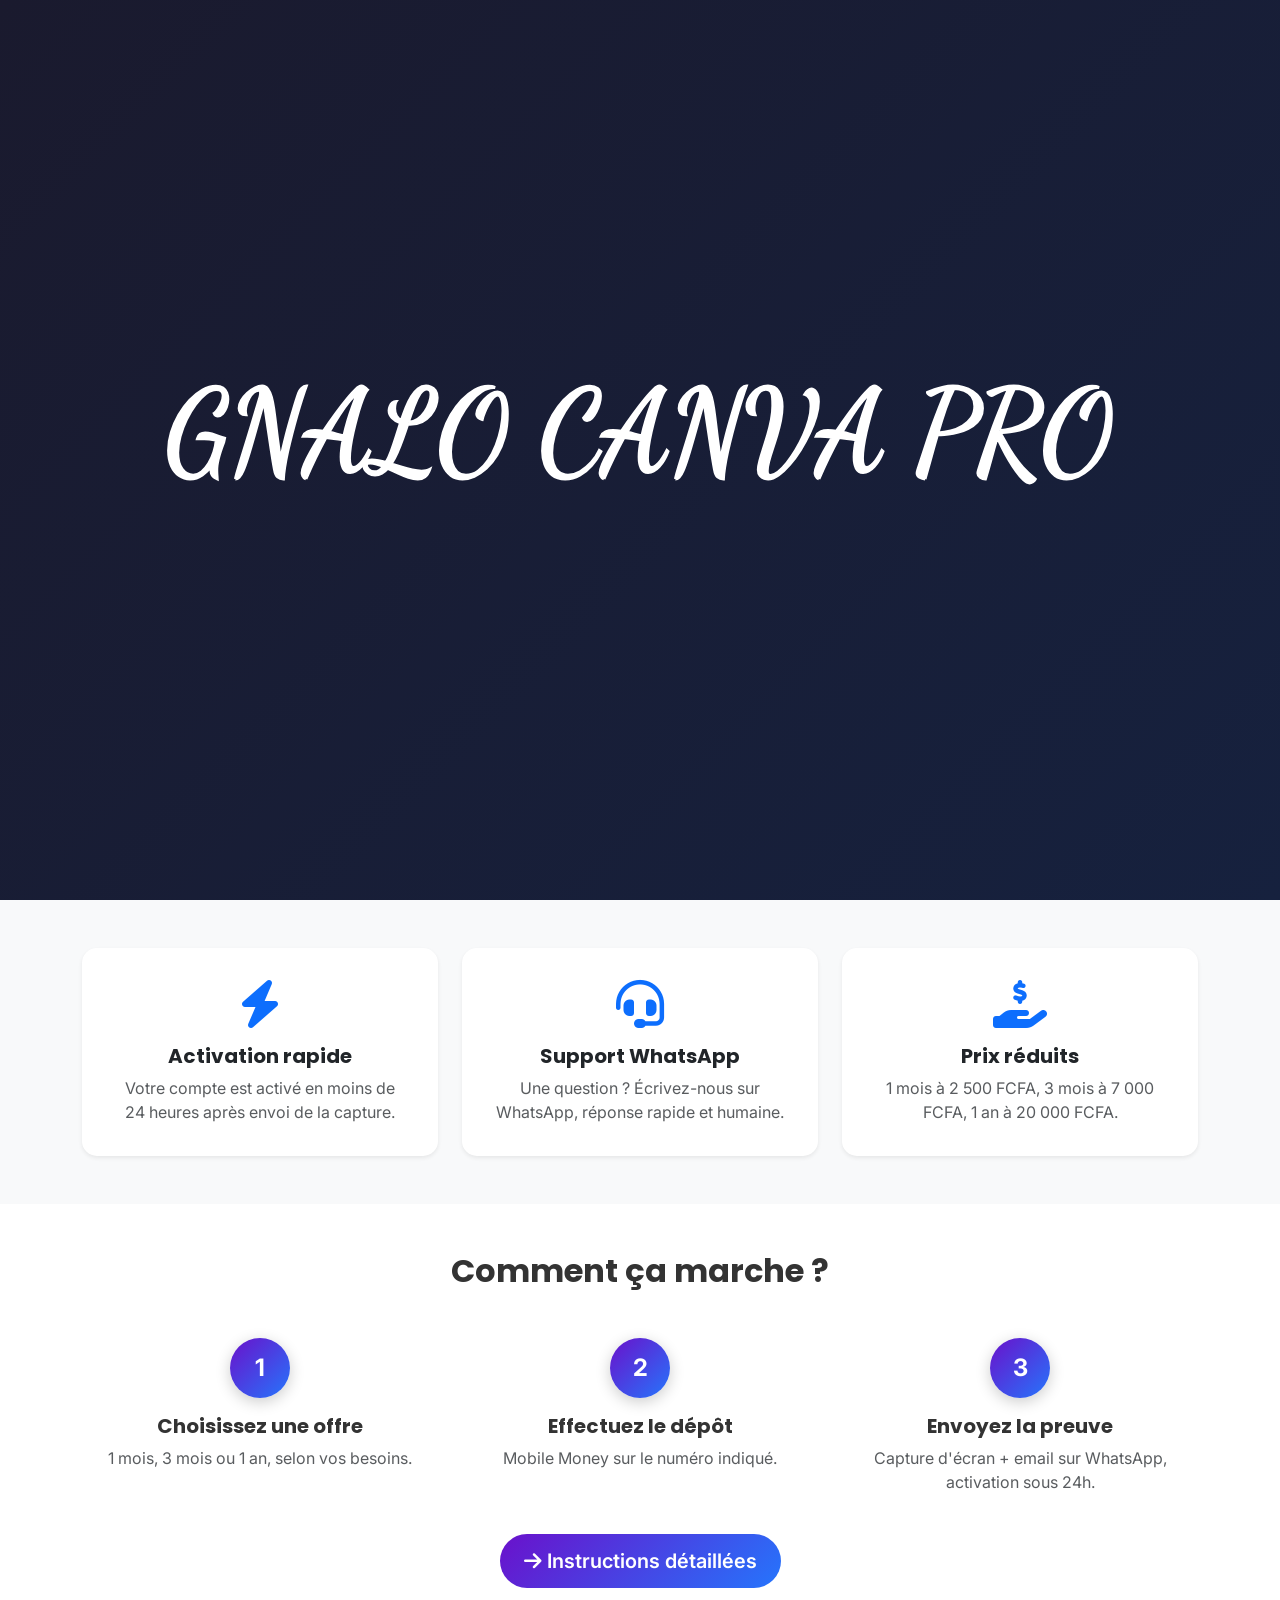
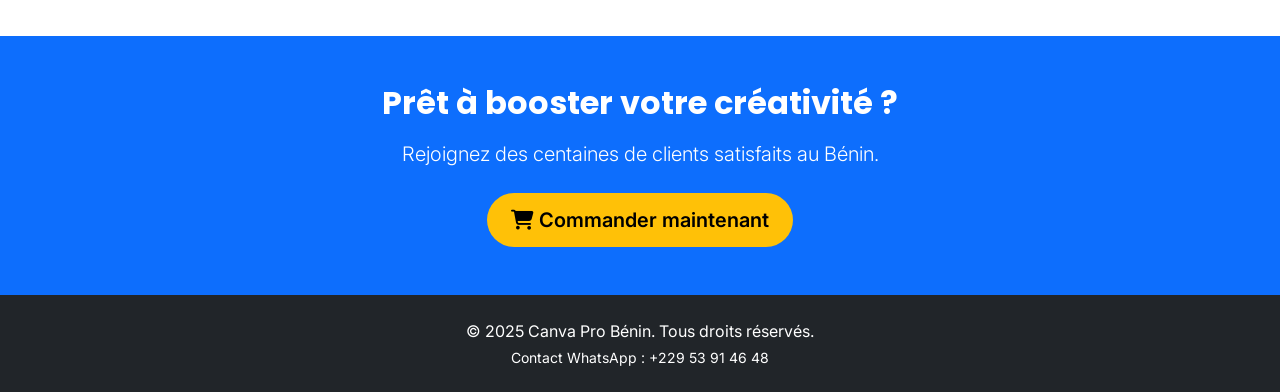
==== commit f021f7a2: "Update index.html" ====
--- a/index.html
+++ b/index.html
@@ -52,7 +52,7 @@
                     <li class="nav-item"><a class="nav-link" href="tarifs.html">Tarifs</a></li>
                     <li class="nav-item"><a class="nav-link" href="instructions.html">Instructions</a></li>
                     <li class="nav-item ms-lg-3 mt-2 mt-lg-0">
-                        <a class="btn btn-warning btn-sm px-3 py-2 w-100 w-lg-auto" href="https://wa.me/229153914648?text=Bonjour%2C%20je%20souhaite%20m%27abonner%20%C3%A0%20Canva%20Pro." target="_blank" rel="noopener noreferrer">
+                        <a class="btn btn-warning btn-sm px-3 py-2 w-100 w-lg-auto" href="https://wa.me/22953914648?text=Bonjour%2C%20je%20souhaite%20m%27abonner%20%C3%A0%20Canva%20Pro." target="_blank" rel="noopener noreferrer">
                             <i class="fab fa-whatsapp"></i> Commander
                         </a>
                     </li>
@@ -163,7 +163,7 @@
     <footer class="bg-dark text-white py-4">
         <div class="container text-center">
             <p class="mb-1">&copy; 2025 Canva Pro Bénin. Tous droits réservés.</p>
-            <p class="mb-0 small">Contact WhatsApp : +229 1 53 91 46 48</p>
+            <p class="mb-0 small">Contact WhatsApp : +229 53 91 46 48</p>
         </div>
     </footer>
 
--- a/assets/css/style.css
+++ b/assets/css/style.css
@@ -179,7 +179,7 @@
     display: flex;
     align-items: center;
     justify-content: center;
-    background: #1a1a2e; /* fallback */
+    background: #1a1a2e;
 }
 
 .hero-media {
